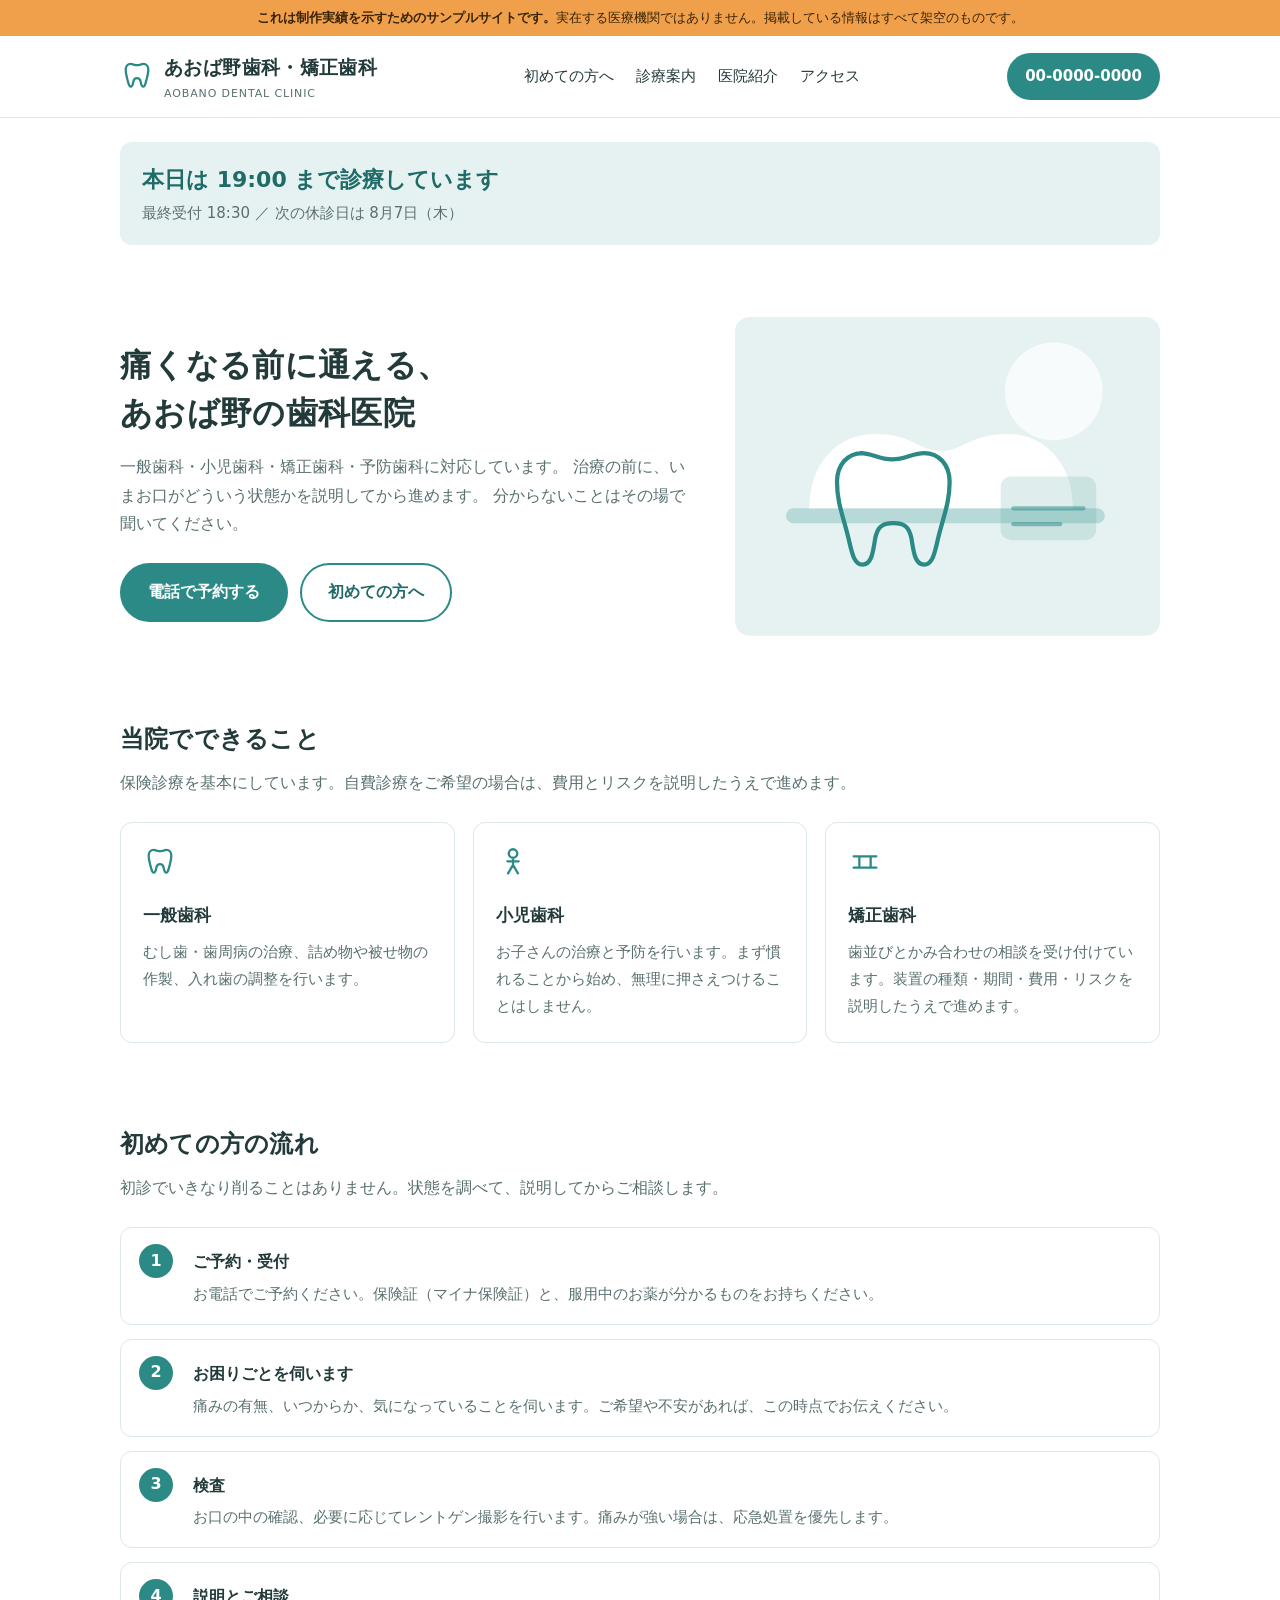
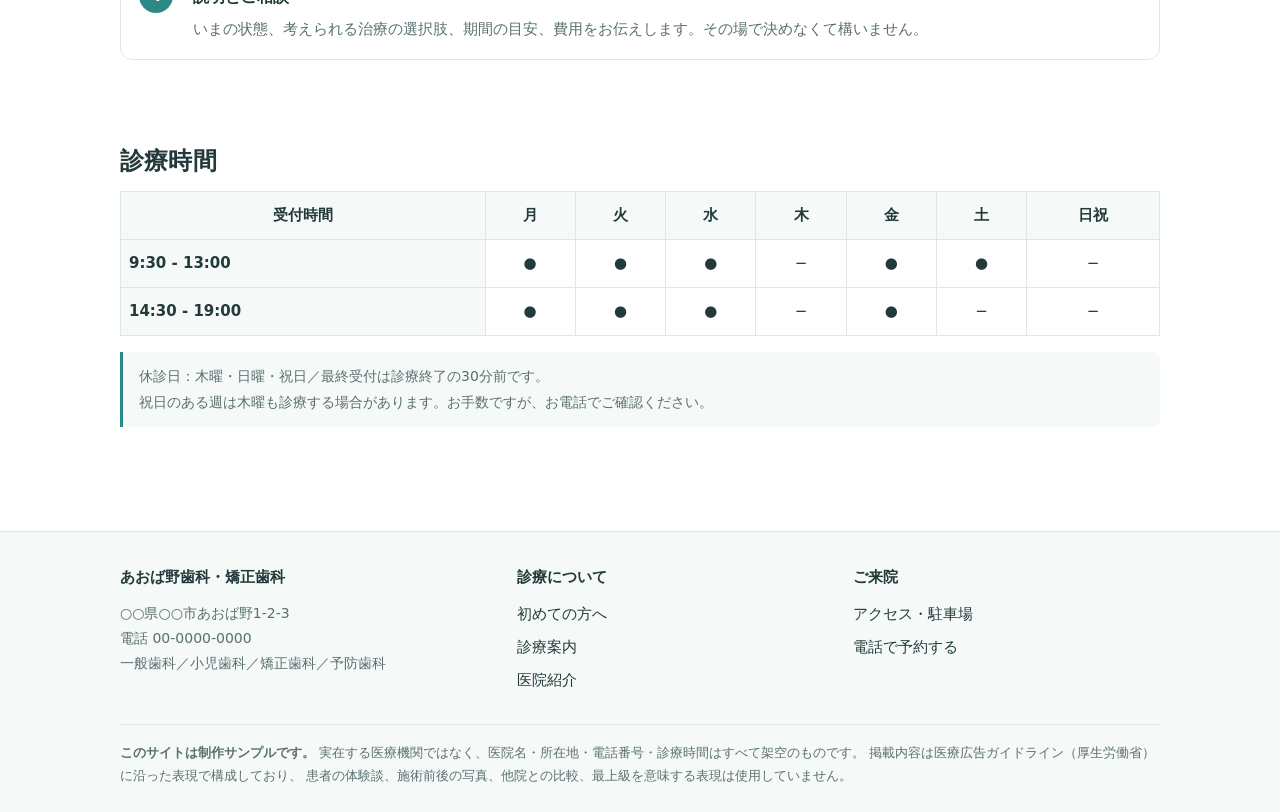
==== index.html @ f1e447b1 "歯科医院サイトの制作サンプルを追加 医療広告ガイドラインに沿った構成で5ページ。実在の医療機関ではない。  - 全ページ noindex ＋ 架空である旨を最上部に常時表示。   制作サンプルが検索に" ====
<!doctype html>
<html lang="ja">
<head>
<meta charset="utf-8">
<!-- 制作サンプルなので検索には出さない。実在の医院と混同されるのを防ぐ -->
<meta name="robots" content="noindex, nofollow">
<meta name="viewport" content="width=device-width, initial-scale=1">
<title>あおば野歯科・矯正歯科｜制作サンプル</title>
<meta name="description" content="歯科医院サイトの制作サンプルです。実在の医療機関ではありません。医療広告ガイドラインに沿った構成で制作しています。">
<link rel="stylesheet" href="assets/style.css">
<!-- 構造化データ。検索エンジンに診療時間や所在地を正しく伝えるための記述。
     実在しない医院なので noindex と併用しているが、実案件での書き方の見本として入れている -->
<script type="application/ld+json">
{
  "@context": "https://schema.org",
  "@type": "Dentist",
  "name": "あおば野歯科・矯正歯科",
  "description": "一般歯科・小児歯科・矯正歯科・予防歯科の診療を行う歯科医院（制作サンプル）",
  "address": {
    "@type": "PostalAddress",
    "addressCountry": "JP",
    "addressRegion": "○○県",
    "addressLocality": "○○市",
    "streetAddress": "あおば野1-2-3"
  },
  "telephone": "+81-00-0000-0000",
  "openingHoursSpecification": [
    { "@type": "OpeningHoursSpecification", "dayOfWeek": ["Monday","Tuesday","Wednesday","Friday"], "opens": "09:30", "closes": "13:00" },
    { "@type": "OpeningHoursSpecification", "dayOfWeek": ["Monday","Tuesday","Wednesday","Friday"], "opens": "14:30", "closes": "19:00" },
    { "@type": "OpeningHoursSpecification", "dayOfWeek": ["Saturday"], "opens": "09:30", "closes": "13:00" }
  ],
  "medicalSpecialty": ["Dentistry"],
  "availableService": [
    { "@type": "MedicalProcedure", "name": "一般歯科" },
    { "@type": "MedicalProcedure", "name": "小児歯科" },
    { "@type": "MedicalProcedure", "name": "矯正歯科" },
    { "@type": "MedicalProcedure", "name": "予防歯科" }
  ]
}
</script>
</head>
<body>

<div class="demo-banner">
  これは制作実績を示すためのサンプルサイトです。<span>実在する医療機関ではありません。掲載している情報はすべて架空のものです。</span>
</div>

<header class="site-header">
  <div class="header-inner">
    <a class="logo" href="index.html">
      <svg width="34" height="34" viewBox="0 0 24 24" fill="none" aria-hidden="true">
        <path d="M7.5 3.5C5.5 3.5 4 5.2 4 7.6c0 3 .8 5 1.6 8.2.5 2 .8 3.7 2 3.7 1.4 0 1.5-2 1.9-3.8.3-1.4.7-2.2 2.5-2.2s2.2.8 2.5 2.2c.4 1.8.5 3.8 1.9 3.8 1.2 0 1.5-1.7 2-3.7C19.2 12.6 20 10.6 20 7.6c0-2.4-1.5-4.1-3.5-4.1-1.6 0-2.6.9-4.5.9s-2.9-.9-4.5-.9Z"
              stroke="#2b8a86" stroke-width="1.6" stroke-linejoin="round"/>
      </svg>
      <span>
        <span class="logo-name">あおば野歯科・矯正歯科</span>
        <span class="logo-sub">AOBANO DENTAL CLINIC</span>
      </span>
    </a>
    <nav class="nav">
      <a href="first-visit.html">初めての方へ</a>
      <a href="treatment.html">診療案内</a>
      <a href="clinic.html">医院紹介</a>
      <a href="access.html">アクセス</a>
    </nav>
    <a class="header-cta" href="tel:00-0000-0000">00-0000-0000</a>
  </div>
</header>

<main class="wrap">

  <!-- 患者がいちばん先に知りたいのは「今日やっているか」。
       診療時間の表を読ませる前に、状態を文で出す -->
  <div class="today">
    <div>
      <div class="today-state">本日は 19:00 まで診療しています</div>
      <div class="today-detail">最終受付 18:30 ／ 次の休診日は 8月7日（木）</div>
    </div>
  </div>

  <div class="hero">
    <div>
      <h1>痛くなる前に通える、<br>あおば野の歯科医院</h1>
      <p>
        一般歯科・小児歯科・矯正歯科・予防歯科に対応しています。
        治療の前に、いまお口がどういう状態かを説明してから進めます。
        分からないことはその場で聞いてください。
      </p>
      <div class="hero-actions">
        <a class="btn btn-primary" href="tel:00-0000-0000">電話で予約する</a>
        <a class="btn btn-ghost" href="first-visit.html">初めての方へ</a>
      </div>
    </div>
    <div>
      <svg viewBox="0 0 400 300" role="img" aria-label="診療室のイメージイラスト">
        <rect width="400" height="300" rx="14" fill="#e6f2f1"/>
        <circle cx="300" cy="70" r="46" fill="#ffffff" opacity="0.7"/>
        <rect x="48" y="180" width="300" height="14" rx="7" fill="#2b8a86" opacity="0.25"/>
        <path d="M70 180c0-42 26-70 62-70s40 16 62 16 26-16 62-16 62 28 62 70" fill="#ffffff"/>
        <path d="M120 128c-14 0-24 11-24 27 0 20 6 33 11 54 3 13 5 24 13 24 9 0 10-13 12-25 2-9 5-14 17-14s15 5 17 14c2 12 3 25 12 25 8 0 10-11 13-24 5-21 11-34 11-54 0-16-10-27-24-27-11 0-17 6-30 6s-19-6-30-6Z"
              fill="none" stroke="#2b8a86" stroke-width="4" stroke-linejoin="round"/>
        <rect x="250" y="150" width="90" height="60" rx="10" fill="#2b8a86" opacity="0.15"/>
        <path d="M262 180h66M262 195h44" stroke="#2b8a86" stroke-width="4" stroke-linecap="round" opacity="0.5"/>
      </svg>
    </div>
  </div>

  <section>
    <h2>当院でできること</h2>
    <p class="section-lead">保険診療を基本にしています。自費診療をご希望の場合は、費用とリスクを説明したうえで進めます。</p>
    <div class="cards">
      <div class="card">
        <svg width="34" height="34" viewBox="0 0 24 24" fill="none" aria-hidden="true">
          <path d="M7.5 3.5C5.5 3.5 4 5.2 4 7.6c0 3 .8 5 1.6 8.2.5 2 .8 3.7 2 3.7 1.4 0 1.5-2 1.9-3.8.3-1.4.7-2.2 2.5-2.2s2.2.8 2.5 2.2c.4 1.8.5 3.8 1.9 3.8 1.2 0 1.5-1.7 2-3.7C19.2 12.6 20 10.6 20 7.6c0-2.4-1.5-4.1-3.5-4.1-1.6 0-2.6.9-4.5.9s-2.9-.9-4.5-.9Z" stroke="#2b8a86" stroke-width="1.6"/>
        </svg>
        <h3>一般歯科</h3>
        <p>むし歯・歯周病の治療、詰め物や被せ物の作製、入れ歯の調整を行います。</p>
      </div>
      <div class="card">
        <svg width="34" height="34" viewBox="0 0 24 24" fill="none" aria-hidden="true">
          <path d="M12 9a3 3 0 1 0 0-6 3 3 0 0 0 0 6ZM12 9v5M12 14l-3.5 6M12 14l3.5 6M8 11.5h8" stroke="#2b8a86" stroke-width="1.6" stroke-linecap="round"/>
        </svg>
        <h3>小児歯科</h3>
        <p>お子さんの治療と予防を行います。まず慣れることから始め、無理に押さえつけることはしません。</p>
      </div>
      <div class="card">
        <svg width="34" height="34" viewBox="0 0 24 24" fill="none" aria-hidden="true">
          <path d="M4 8h16M4 16h16M8 8v8M16 8v8" stroke="#2b8a86" stroke-width="1.6" stroke-linecap="round"/>
        </svg>
        <h3>矯正歯科</h3>
        <p>歯並びとかみ合わせの相談を受け付けています。装置の種類・期間・費用・リスクを説明したうえで進めます。</p>
      </div>
    </div>
  </section>

  <section>
    <h2>初めての方の流れ</h2>
    <p class="section-lead">初診でいきなり削ることはありません。状態を調べて、説明してからご相談します。</p>
    <div class="steps">
      <div class="step">
        <div class="step-no"></div>
        <div>
          <h3>ご予約・受付</h3>
          <p>お電話でご予約ください。保険証（マイナ保険証）と、服用中のお薬が分かるものをお持ちください。</p>
        </div>
      </div>
      <div class="step">
        <div class="step-no"></div>
        <div>
          <h3>お困りごとを伺います</h3>
          <p>痛みの有無、いつからか、気になっていることを伺います。ご希望や不安があれば、この時点でお伝えください。</p>
        </div>
      </div>
      <div class="step">
        <div class="step-no"></div>
        <div>
          <h3>検査</h3>
          <p>お口の中の確認、必要に応じてレントゲン撮影を行います。痛みが強い場合は、応急処置を優先します。</p>
        </div>
      </div>
      <div class="step">
        <div class="step-no"></div>
        <div>
          <h3>説明とご相談</h3>
          <p>いまの状態、考えられる治療の選択肢、期間の目安、費用をお伝えします。その場で決めなくて構いません。</p>
        </div>
      </div>
    </div>
  </section>

  <section>
    <h2>診療時間</h2>
    <div class="table-scroll">
      <table class="hours">
        <thead>
          <tr><th>受付時間</th><th>月</th><th>火</th><th>水</th><th>木</th><th>金</th><th>土</th><th>日祝</th></tr>
        </thead>
        <tbody>
          <tr><td class="time">9:30 - 13:00</td><td>●</td><td>●</td><td>●</td><td>−</td><td>●</td><td>●</td><td>−</td></tr>
          <tr><td class="time">14:30 - 19:00</td><td>●</td><td>●</td><td>●</td><td>−</td><td>●</td><td>−</td><td>−</td></tr>
        </tbody>
      </table>
    </div>
    <p class="note">
      休診日：木曜・日曜・祝日／最終受付は診療終了の30分前です。<br>
      祝日のある週は木曜も診療する場合があります。お手数ですが、お電話でご確認ください。
    </p>
  </section>

</main>

<footer class="site-footer">
  <div class="wrap">
    <div class="footer-cols">
      <div>
        <h3>あおば野歯科・矯正歯科</h3>
        <p style="margin:0;color:var(--ink-soft);font-size:14px">
          ○○県○○市あおば野1-2-3<br>
          電話 00-0000-0000<br>
          一般歯科／小児歯科／矯正歯科／予防歯科
        </p>
      </div>
      <div>
        <h3>診療について</h3>
        <a href="first-visit.html">初めての方へ</a>
        <a href="treatment.html">診療案内</a>
        <a href="clinic.html">医院紹介</a>
      </div>
      <div>
        <h3>ご来院</h3>
        <a href="access.html">アクセス・駐車場</a>
        <a href="tel:00-0000-0000">電話で予約する</a>
      </div>
    </div>
    <div class="footer-note">
      <strong>このサイトは制作サンプルです。</strong>
      実在する医療機関ではなく、医院名・所在地・電話番号・診療時間はすべて架空のものです。
      掲載内容は医療広告ガイドライン（厚生労働省）に沿った表現で構成しており、
      患者の体験談、施術前後の写真、他院との比較、最上級を意味する表現は使用していません。
    </div>
  </div>
</footer>

</body>
</html>
---- assets/style.css ----
/* あおば野歯科・矯正歯科（制作サンプル）
 *
 * 歯科医院サイトの制作サンプル。実在の医療機関ではない。
 * 医療広告ガイドラインに沿った表現だけで構成している（体験談・ビフォーアフター・
 * 最上級表現を使わない）。写真素材も使わず、図はすべてインラインSVGで描く。
 * 「院長の顔写真」としてフリー素材の人物を置くと、その人が医師だと誤認されるため。
 */

:root {
  --bg: #ffffff;
  --bg-soft: #f5f9f8;
  --ink: #233a3a;
  --ink-soft: #5a7070;
  --line: #dde8e6;
  --accent: #2b8a86;
  --accent-dark: #1f6b68;
  --accent-soft: #e6f2f1;
  --warm: #f0a04b;
  --radius: 12px;
  --wrap: 1080px;
}

@media (prefers-color-scheme: dark) {
  :root {
    --bg: #14201f;
    --bg-soft: #1b2b2a;
    --ink: #e8f0ef;
    --ink-soft: #a9c0be;
    --line: #2c4240;
    --accent: #4fb3ae;
    --accent-dark: #6cc9c4;
    --accent-soft: #1e3634;
  }
}

* { box-sizing: border-box; }

body {
  margin: 0;
  font-family: "Hiragino Kaku Gothic ProN", "Noto Sans JP", "Yu Gothic", system-ui, sans-serif;
  color: var(--ink);
  background: var(--bg);
  line-height: 1.8;
  font-size: 16px;
}

img, svg { max-width: 100%; height: auto; }
a { color: var(--accent-dark); }

/* ── これは制作サンプルである、という表示。全ページの最上部に固定で出す ──
 * 実在の医療機関と誤認されると、受診しようとする人が出かねない。
 * 目立たない位置に小さく置くのでは足りないので、最上部に帯で出す。 */
.demo-banner {
  background: var(--warm);
  color: #3a2408;
  text-align: center;
  padding: 8px 16px;
  font-size: 13px;
  font-weight: 700;
  line-height: 1.5;
}
.demo-banner span { font-weight: 400; }

.wrap { max-width: var(--wrap); margin: 0 auto; padding: 0 20px; }

/* ── ヘッダー ── */
.site-header {
  border-bottom: 1px solid var(--line);
  background: var(--bg);
  position: sticky;
  top: 0;
  z-index: 20;
}
.header-inner {
  display: flex;
  align-items: center;
  justify-content: space-between;
  gap: 16px;
  padding: 14px 20px;
  max-width: var(--wrap);
  margin: 0 auto;
}
.logo { display: flex; align-items: center; gap: 10px; text-decoration: none; color: inherit; }
.logo-name { font-size: 19px; font-weight: 700; letter-spacing: 0.02em; }
.logo-sub { font-size: 11px; color: var(--ink-soft); display: block; letter-spacing: 0.08em; }

.nav { display: flex; gap: 22px; }
.nav a { color: var(--ink); text-decoration: none; font-size: 15px; font-weight: 500; }
.nav a:hover { color: var(--accent); }

.header-cta {
  background: var(--accent);
  color: #fff;
  padding: 10px 18px;
  border-radius: 999px;
  text-decoration: none;
  font-weight: 700;
  font-size: 15px;
  white-space: nowrap;
}

/* ── 当日の診療状況。ここがこのサイトの目玉 ──
 * 患者がいちばん知りたいのは「今日やっているか」。
 * 診療時間の表を読ませるのではなく、状態を先に出す。 */
.today {
  background: var(--accent-soft);
  border-radius: var(--radius);
  padding: 18px 22px;
  display: flex;
  align-items: center;
  gap: 18px;
  flex-wrap: wrap;
  margin: 24px 0;
}
.today-state { font-size: 22px; font-weight: 700; color: var(--accent-dark); }
.today-detail { color: var(--ink-soft); font-size: 15px; }

.hero {
  display: grid;
  grid-template-columns: 1.15fr 0.85fr;
  gap: 40px;
  align-items: center;
  padding: 48px 0 32px;
}
.hero h1 { font-size: 32px; line-height: 1.5; margin: 0 0 16px; letter-spacing: 0.01em; }
.hero p { color: var(--ink-soft); margin: 0 0 24px; }
.hero-actions { display: flex; gap: 12px; flex-wrap: wrap; }

.btn {
  display: inline-block;
  padding: 13px 26px;
  border-radius: 999px;
  text-decoration: none;
  font-weight: 700;
  border: 2px solid var(--accent);
}
.btn-primary { background: var(--accent); color: #fff; }
.btn-ghost { color: var(--accent-dark); background: transparent; }

section { padding: 40px 0; }
h2 {
  font-size: 24px;
  margin: 0 0 8px;
  letter-spacing: 0.01em;
}
.section-lead { color: var(--ink-soft); margin: 0 0 24px; }

.cards { display: grid; grid-template-columns: repeat(3, 1fr); gap: 18px; }
.card {
  border: 1px solid var(--line);
  border-radius: var(--radius);
  padding: 22px;
  background: var(--bg);
}
.card h3 { margin: 12px 0 8px; font-size: 17px; }
.card p { margin: 0; color: var(--ink-soft); font-size: 15px; }

.steps { counter-reset: step; display: grid; gap: 14px; }
.step {
  display: grid;
  grid-template-columns: 40px 1fr;
  gap: 14px;
  align-items: start;
  border: 1px solid var(--line);
  border-radius: var(--radius);
  padding: 16px 18px;
}
.step-no {
  counter-increment: step;
  width: 34px; height: 34px;
  border-radius: 50%;
  background: var(--accent);
  color: #fff;
  display: grid; place-items: center;
  font-weight: 700;
}
.step-no::before { content: counter(step); }
.step h3 { margin: 4px 0 4px; font-size: 16px; }
.step p { margin: 0; color: var(--ink-soft); font-size: 15px; }

/* ── 診療時間表 ── */
.table-scroll { overflow-x: auto; }
table.hours {
  border-collapse: collapse;
  width: 100%;
  min-width: 520px;
  font-size: 15px;
}
table.hours th, table.hours td {
  border: 1px solid var(--line);
  padding: 10px 8px;
  text-align: center;
}
table.hours thead th { background: var(--bg-soft); font-weight: 700; }
table.hours td.time { text-align: left; white-space: nowrap; background: var(--bg-soft); font-weight: 600; }

.note {
  font-size: 14px;
  color: var(--ink-soft);
  background: var(--bg-soft);
  border-left: 3px solid var(--accent);
  padding: 12px 16px;
  border-radius: 0 8px 8px 0;
  margin: 16px 0;
}

/* 自費診療の費用表。ガイドライン上、費用・期間・リスクをセットで書く必要がある */
table.fees { border-collapse: collapse; width: 100%; font-size: 15px; }
table.fees th, table.fees td { border-bottom: 1px solid var(--line); padding: 12px 8px; text-align: left; vertical-align: top; }
table.fees th { background: var(--bg-soft); white-space: nowrap; }

.site-footer {
  border-top: 1px solid var(--line);
  background: var(--bg-soft);
  margin-top: 48px;
  padding: 32px 0 24px;
  font-size: 15px;
}
.footer-cols { display: grid; grid-template-columns: 1.2fr 1fr 1fr; gap: 28px; }
.footer-cols h3 { font-size: 15px; margin: 0 0 10px; }
.footer-cols a { display: block; color: var(--ink); text-decoration: none; margin-bottom: 6px; }
.footer-note {
  border-top: 1px solid var(--line);
  margin-top: 24px;
  padding-top: 16px;
  color: var(--ink-soft);
  font-size: 13px;
}

@media (max-width: 860px) {
  .hero { grid-template-columns: 1fr; gap: 24px; padding: 28px 0 16px; }
  .hero h1 { font-size: 26px; }
  .cards { grid-template-columns: 1fr; }
  .footer-cols { grid-template-columns: 1fr; }
  .nav { display: none; }
  .header-inner { padding: 12px 16px; }
}
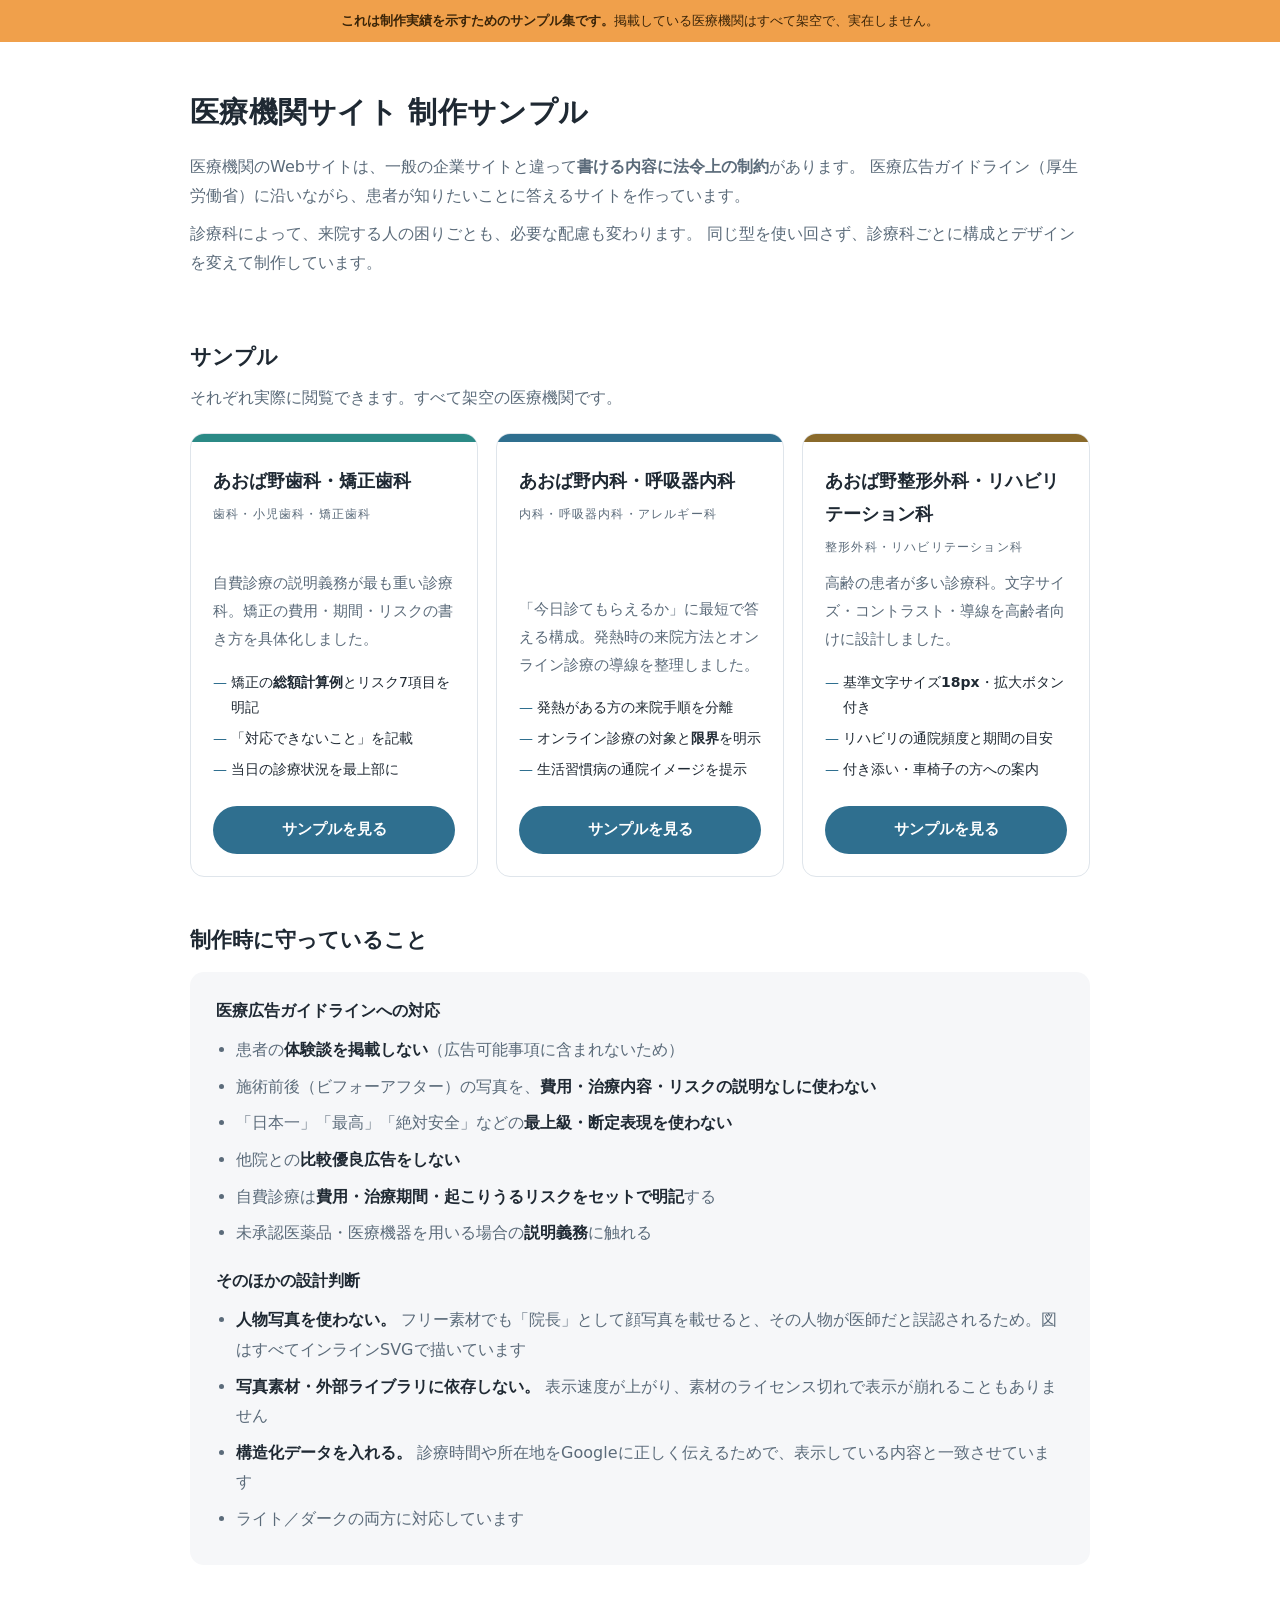
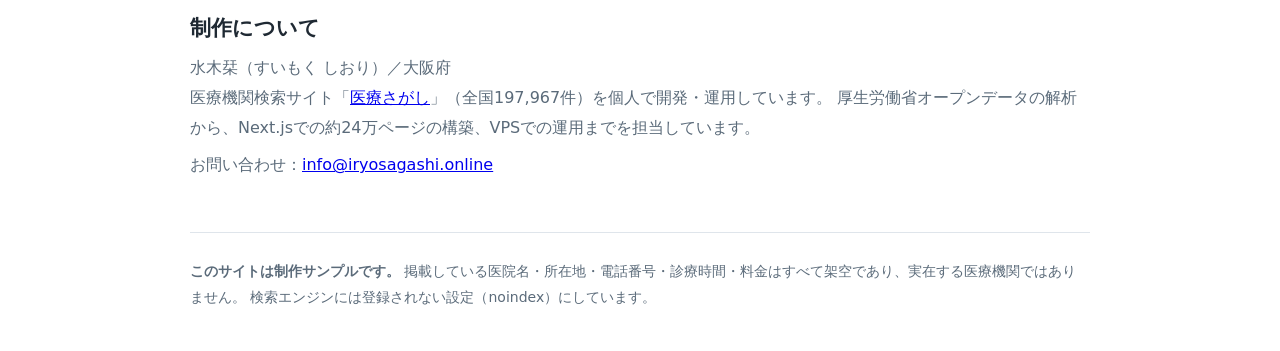
==== commit 4488ffb8: "内科・整形外科のサンプルを追加し、サンプル集の構成にした 1診療科だけだと「1パターンしか作れない」と見えるため、 診療科ごとに構成とデザインを変えた3種類を並べる形にした。  - naika/ 内科" ====
--- a/index.html
+++ b/index.html
@@ -2,224 +2,159 @@
 <html lang="ja">
 <head>
 <meta charset="utf-8">
-<!-- 制作サンプルなので検索には出さない。実在の医院と混同されるのを防ぐ -->
 <meta name="robots" content="noindex, nofollow">
 <meta name="viewport" content="width=device-width, initial-scale=1">
-<title>あおば野歯科・矯正歯科｜制作サンプル</title>
-<meta name="description" content="歯科医院サイトの制作サンプルです。実在の医療機関ではありません。医療広告ガイドラインに沿った構成で制作しています。">
-<link rel="stylesheet" href="assets/style.css">
-<!-- 構造化データ。検索エンジンに診療時間や所在地を正しく伝えるための記述。
-     実在しない医院なので noindex と併用しているが、実案件での書き方の見本として入れている -->
-<script type="application/ld+json">
-{
-  "@context": "https://schema.org",
-  "@type": "Dentist",
-  "name": "あおば野歯科・矯正歯科",
-  "description": "一般歯科・小児歯科・矯正歯科・予防歯科の診療を行う歯科医院（制作サンプル）",
-  "address": {
-    "@type": "PostalAddress",
-    "addressCountry": "JP",
-    "addressRegion": "○○県",
-    "addressLocality": "○○市",
-    "streetAddress": "あおば野1-2-3"
-  },
-  "telephone": "+81-00-0000-0000",
-  "openingHoursSpecification": [
-    { "@type": "OpeningHoursSpecification", "dayOfWeek": ["Monday","Tuesday","Wednesday","Friday"], "opens": "09:30", "closes": "13:00" },
-    { "@type": "OpeningHoursSpecification", "dayOfWeek": ["Monday","Tuesday","Wednesday","Friday"], "opens": "14:30", "closes": "19:00" },
-    { "@type": "OpeningHoursSpecification", "dayOfWeek": ["Saturday"], "opens": "09:30", "closes": "13:00" }
-  ],
-  "medicalSpecialty": ["Dentistry"],
-  "availableService": [
-    { "@type": "MedicalProcedure", "name": "一般歯科" },
-    { "@type": "MedicalProcedure", "name": "小児歯科" },
-    { "@type": "MedicalProcedure", "name": "矯正歯科" },
-    { "@type": "MedicalProcedure", "name": "予防歯科" }
-  ]
+<title>医療機関サイト 制作サンプル｜水木栞</title>
+<meta name="description" content="医療広告ガイドラインに沿った医療機関Webサイトの制作サンプルです。診療科ごとに、患者が知りたい情報の出し方を変えて制作しています。">
+<style>
+:root {
+  --bg: #ffffff; --bg-soft: #f6f7f9; --ink: #1f2933; --ink-soft: #5b6b7a;
+  --line: #dfe5eb; --accent: #2f6f8f; --accent-soft: #e8f1f5; --warm: #f0a04b;
 }
-</script>
+@media (prefers-color-scheme: dark) {
+  :root { --bg:#141a1f; --bg-soft:#1c242b; --ink:#e9eef2; --ink-soft:#a7b6c2;
+          --line:#2b3740; --accent:#5aa7c8; --accent-soft:#1d2f39; }
+}
+* { box-sizing: border-box; }
+body { margin:0; font-family:"Hiragino Kaku Gothic ProN","Noto Sans JP","Yu Gothic",system-ui,sans-serif;
+       color:var(--ink); background:var(--bg); line-height:1.85; }
+.demo-banner { background:var(--warm); color:#3a2408; text-align:center; padding:9px 16px;
+               font-size:13px; font-weight:700; }
+.demo-banner span { font-weight:400; }
+.wrap { max-width:940px; margin:0 auto; padding:0 20px; }
+header.hd { padding:44px 0 8px; }
+h1 { font-size:29px; margin:0 0 12px; letter-spacing:.01em; }
+.lead { color:var(--ink-soft); margin:0 0 8px; }
+h2 { font-size:21px; margin:44px 0 6px; }
+.section-lead { color:var(--ink-soft); margin:0 0 20px; }
+.samples { display:grid; grid-template-columns:repeat(auto-fit,minmax(280px,1fr)); gap:18px; }
+.sample { border:1px solid var(--line); border-radius:14px; overflow:hidden; background:var(--bg);
+          display:flex; flex-direction:column; }
+.sample-top { height:8px; }
+.sample-body { padding:22px; flex:1; display:flex; flex-direction:column; }
+.sample h3 { margin:0 0 6px; font-size:18px; }
+.sample .dept { font-size:12px; letter-spacing:.1em; color:var(--ink-soft); margin:0 0 12px; }
+.sample p { margin:0 0 16px; color:var(--ink-soft); font-size:15px; flex:1; }
+.sample .pts { list-style:none; padding:0; margin:0 0 18px; font-size:14px; }
+.sample .pts li { padding-left:18px; position:relative; margin-bottom:5px; }
+.sample .pts li::before { content:"—"; position:absolute; left:0; color:var(--accent); }
+.sample a.go { display:inline-block; padding:10px 20px; border-radius:999px; background:var(--accent);
+               color:#fff; text-decoration:none; font-weight:700; font-size:15px; text-align:center; }
+.sample.soon a.go { background:var(--bg-soft); color:var(--ink-soft); pointer-events:none; }
+.policy { background:var(--bg-soft); border-radius:14px; padding:24px 26px; margin:12px 0 0; }
+.policy ul { margin:10px 0 0; padding-left:20px; }
+.policy li { margin-bottom:7px; color:var(--ink-soft); }
+.policy strong { color:var(--ink); }
+footer { border-top:1px solid var(--line); margin-top:52px; padding:26px 0 40px;
+         color:var(--ink-soft); font-size:14px; }
+footer a { color:var(--accent); }
+</style>
 </head>
 <body>
 
 <div class="demo-banner">
-  これは制作実績を示すためのサンプルサイトです。<span>実在する医療機関ではありません。掲載している情報はすべて架空のものです。</span>
+  これは制作実績を示すためのサンプル集です。<span>掲載している医療機関はすべて架空で、実在しません。</span>
 </div>
 
-<header class="site-header">
-  <div class="header-inner">
-    <a class="logo" href="index.html">
-      <svg width="34" height="34" viewBox="0 0 24 24" fill="none" aria-hidden="true">
-        <path d="M7.5 3.5C5.5 3.5 4 5.2 4 7.6c0 3 .8 5 1.6 8.2.5 2 .8 3.7 2 3.7 1.4 0 1.5-2 1.9-3.8.3-1.4.7-2.2 2.5-2.2s2.2.8 2.5 2.2c.4 1.8.5 3.8 1.9 3.8 1.2 0 1.5-1.7 2-3.7C19.2 12.6 20 10.6 20 7.6c0-2.4-1.5-4.1-3.5-4.1-1.6 0-2.6.9-4.5.9s-2.9-.9-4.5-.9Z"
-              stroke="#2b8a86" stroke-width="1.6" stroke-linejoin="round"/>
-      </svg>
-      <span>
-        <span class="logo-name">あおば野歯科・矯正歯科</span>
-        <span class="logo-sub">AOBANO DENTAL CLINIC</span>
-      </span>
-    </a>
-    <nav class="nav">
-      <a href="first-visit.html">初めての方へ</a>
-      <a href="treatment.html">診療案内</a>
-      <a href="clinic.html">医院紹介</a>
-      <a href="access.html">アクセス</a>
-    </nav>
-    <a class="header-cta" href="tel:00-0000-0000">00-0000-0000</a>
-  </div>
-</header>
+<div class="wrap">
+  <header class="hd">
+    <h1>医療機関サイト 制作サンプル</h1>
+    <p class="lead">
+      医療機関のWebサイトは、一般の企業サイトと違って<strong>書ける内容に法令上の制約</strong>があります。
+      医療広告ガイドライン（厚生労働省）に沿いながら、患者が知りたいことに答えるサイトを作っています。
+    </p>
+    <p class="lead">
+      診療科によって、来院する人の困りごとも、必要な配慮も変わります。
+      同じ型を使い回さず、診療科ごとに構成とデザインを変えて制作しています。
+    </p>
+  </header>
 
-<main class="wrap">
+  <h2>サンプル</h2>
+  <p class="section-lead">それぞれ実際に閲覧できます。すべて架空の医療機関です。</p>
 
-  <!-- 患者がいちばん先に知りたいのは「今日やっているか」。
-       診療時間の表を読ませる前に、状態を文で出す -->
-  <div class="today">
-    <div>
-      <div class="today-state">本日は 19:00 まで診療しています</div>
-      <div class="today-detail">最終受付 18:30 ／ 次の休診日は 8月7日（木）</div>
+  <div class="samples">
+    <div class="sample">
+      <div class="sample-top" style="background:#2b8a86"></div>
+      <div class="sample-body">
+        <h3>あおば野歯科・矯正歯科</h3>
+        <p class="dept">歯科・小児歯科・矯正歯科</p>
+        <p>自費診療の説明義務が最も重い診療科。矯正の費用・期間・リスクの書き方を具体化しました。</p>
+        <ul class="pts">
+          <li>矯正の<strong>総額計算例</strong>とリスク7項目を明記</li>
+          <li>「対応できないこと」を記載</li>
+          <li>当日の診療状況を最上部に</li>
+        </ul>
+        <a class="go" href="dental/index.html">サンプルを見る</a>
+      </div>
+    </div>
+
+    <div class="sample">
+      <div class="sample-top" style="background:#2f6f8f"></div>
+      <div class="sample-body">
+        <h3>あおば野内科・呼吸器内科</h3>
+        <p class="dept">内科・呼吸器内科・アレルギー科</p>
+        <p>「今日診てもらえるか」に最短で答える構成。発熱時の来院方法とオンライン診療の導線を整理しました。</p>
+        <ul class="pts">
+          <li>発熱がある方の来院手順を分離</li>
+          <li>オンライン診療の対象と<strong>限界</strong>を明示</li>
+          <li>生活習慣病の通院イメージを提示</li>
+        </ul>
+        <a class="go" href="naika/index.html">サンプルを見る</a>
+      </div>
+    </div>
+
+    <div class="sample">
+      <div class="sample-top" style="background:#8a6a2b"></div>
+      <div class="sample-body">
+        <h3>あおば野整形外科・リハビリテーション科</h3>
+        <p class="dept">整形外科・リハビリテーション科</p>
+        <p>高齢の患者が多い診療科。文字サイズ・コントラスト・導線を高齢者向けに設計しました。</p>
+        <ul class="pts">
+          <li>基準文字サイズ<strong>18px</strong>・拡大ボタン付き</li>
+          <li>リハビリの通院頻度と期間の目安</li>
+          <li>付き添い・車椅子の方への案内</li>
+        </ul>
+        <a class="go" href="seikei/index.html">サンプルを見る</a>
+      </div>
     </div>
   </div>
 
-  <div class="hero">
-    <div>
-      <h1>痛くなる前に通える、<br>あおば野の歯科医院</h1>
-      <p>
-        一般歯科・小児歯科・矯正歯科・予防歯科に対応しています。
-        治療の前に、いまお口がどういう状態かを説明してから進めます。
-        分からないことはその場で聞いてください。
-      </p>
-      <div class="hero-actions">
-        <a class="btn btn-primary" href="tel:00-0000-0000">電話で予約する</a>
-        <a class="btn btn-ghost" href="first-visit.html">初めての方へ</a>
-      </div>
-    </div>
-    <div>
-      <svg viewBox="0 0 400 300" role="img" aria-label="診療室のイメージイラスト">
-        <rect width="400" height="300" rx="14" fill="#e6f2f1"/>
-        <circle cx="300" cy="70" r="46" fill="#ffffff" opacity="0.7"/>
-        <rect x="48" y="180" width="300" height="14" rx="7" fill="#2b8a86" opacity="0.25"/>
-        <path d="M70 180c0-42 26-70 62-70s40 16 62 16 26-16 62-16 62 28 62 70" fill="#ffffff"/>
-        <path d="M120 128c-14 0-24 11-24 27 0 20 6 33 11 54 3 13 5 24 13 24 9 0 10-13 12-25 2-9 5-14 17-14s15 5 17 14c2 12 3 25 12 25 8 0 10-11 13-24 5-21 11-34 11-54 0-16-10-27-24-27-11 0-17 6-30 6s-19-6-30-6Z"
-              fill="none" stroke="#2b8a86" stroke-width="4" stroke-linejoin="round"/>
-        <rect x="250" y="150" width="90" height="60" rx="10" fill="#2b8a86" opacity="0.15"/>
-        <path d="M262 180h66M262 195h44" stroke="#2b8a86" stroke-width="4" stroke-linecap="round" opacity="0.5"/>
-      </svg>
-    </div>
+  <h2>制作時に守っていること</h2>
+  <div class="policy">
+    <p style="margin:0"><strong>医療広告ガイドラインへの対応</strong></p>
+    <ul>
+      <li>患者の<strong>体験談を掲載しない</strong>（広告可能事項に含まれないため）</li>
+      <li>施術前後（ビフォーアフター）の写真を、<strong>費用・治療内容・リスクの説明なしに使わない</strong></li>
+      <li>「日本一」「最高」「絶対安全」などの<strong>最上級・断定表現を使わない</strong></li>
+      <li>他院との<strong>比較優良広告をしない</strong></li>
+      <li>自費診療は<strong>費用・治療期間・起こりうるリスクをセットで明記</strong>する</li>
+      <li>未承認医薬品・医療機器を用いる場合の<strong>説明義務</strong>に触れる</li>
+    </ul>
+    <p style="margin:18px 0 0"><strong>そのほかの設計判断</strong></p>
+    <ul>
+      <li><strong>人物写真を使わない。</strong> フリー素材でも「院長」として顔写真を載せると、その人物が医師だと誤認されるため。図はすべてインラインSVGで描いています</li>
+      <li><strong>写真素材・外部ライブラリに依存しない。</strong> 表示速度が上がり、素材のライセンス切れで表示が崩れることもありません</li>
+      <li><strong>構造化データを入れる。</strong> 診療時間や所在地をGoogleに正しく伝えるためで、表示している内容と一致させています</li>
+      <li>ライト／ダークの両方に対応しています</li>
+    </ul>
   </div>
 
-  <section>
-    <h2>当院でできること</h2>
-    <p class="section-lead">保険診療を基本にしています。自費診療をご希望の場合は、費用とリスクを説明したうえで進めます。</p>
-    <div class="cards">
-      <div class="card">
-        <svg width="34" height="34" viewBox="0 0 24 24" fill="none" aria-hidden="true">
-          <path d="M7.5 3.5C5.5 3.5 4 5.2 4 7.6c0 3 .8 5 1.6 8.2.5 2 .8 3.7 2 3.7 1.4 0 1.5-2 1.9-3.8.3-1.4.7-2.2 2.5-2.2s2.2.8 2.5 2.2c.4 1.8.5 3.8 1.9 3.8 1.2 0 1.5-1.7 2-3.7C19.2 12.6 20 10.6 20 7.6c0-2.4-1.5-4.1-3.5-4.1-1.6 0-2.6.9-4.5.9s-2.9-.9-4.5-.9Z" stroke="#2b8a86" stroke-width="1.6"/>
-        </svg>
-        <h3>一般歯科</h3>
-        <p>むし歯・歯周病の治療、詰め物や被せ物の作製、入れ歯の調整を行います。</p>
-      </div>
-      <div class="card">
-        <svg width="34" height="34" viewBox="0 0 24 24" fill="none" aria-hidden="true">
-          <path d="M12 9a3 3 0 1 0 0-6 3 3 0 0 0 0 6ZM12 9v5M12 14l-3.5 6M12 14l3.5 6M8 11.5h8" stroke="#2b8a86" stroke-width="1.6" stroke-linecap="round"/>
-        </svg>
-        <h3>小児歯科</h3>
-        <p>お子さんの治療と予防を行います。まず慣れることから始め、無理に押さえつけることはしません。</p>
-      </div>
-      <div class="card">
-        <svg width="34" height="34" viewBox="0 0 24 24" fill="none" aria-hidden="true">
-          <path d="M4 8h16M4 16h16M8 8v8M16 8v8" stroke="#2b8a86" stroke-width="1.6" stroke-linecap="round"/>
-        </svg>
-        <h3>矯正歯科</h3>
-        <p>歯並びとかみ合わせの相談を受け付けています。装置の種類・期間・費用・リスクを説明したうえで進めます。</p>
-      </div>
-    </div>
-  </section>
+  <h2>制作について</h2>
+  <p class="lead">
+    水木栞（すいもく しおり）／大阪府<br>
+    医療機関検索サイト「<a href="https://iryosagashi.online/">医療さがし</a>」（全国197,967件）を個人で開発・運用しています。
+    厚生労働省オープンデータの解析から、Next.jsでの約24万ページの構築、VPSでの運用までを担当しています。
+  </p>
+  <p class="lead">
+    お問い合わせ：<a href="mailto:info@iryosagashi.online">info@iryosagashi.online</a>
+  </p>
 
-  <section>
-    <h2>初めての方の流れ</h2>
-    <p class="section-lead">初診でいきなり削ることはありません。状態を調べて、説明してからご相談します。</p>
-    <div class="steps">
-      <div class="step">
-        <div class="step-no"></div>
-        <div>
-          <h3>ご予約・受付</h3>
-          <p>お電話でご予約ください。保険証（マイナ保険証）と、服用中のお薬が分かるものをお持ちください。</p>
-        </div>
-      </div>
-      <div class="step">
-        <div class="step-no"></div>
-        <div>
-          <h3>お困りごとを伺います</h3>
-          <p>痛みの有無、いつからか、気になっていることを伺います。ご希望や不安があれば、この時点でお伝えください。</p>
-        </div>
-      </div>
-      <div class="step">
-        <div class="step-no"></div>
-        <div>
-          <h3>検査</h3>
-          <p>お口の中の確認、必要に応じてレントゲン撮影を行います。痛みが強い場合は、応急処置を優先します。</p>
-        </div>
-      </div>
-      <div class="step">
-        <div class="step-no"></div>
-        <div>
-          <h3>説明とご相談</h3>
-          <p>いまの状態、考えられる治療の選択肢、期間の目安、費用をお伝えします。その場で決めなくて構いません。</p>
-        </div>
-      </div>
-    </div>
-  </section>
-
-  <section>
-    <h2>診療時間</h2>
-    <div class="table-scroll">
-      <table class="hours">
-        <thead>
-          <tr><th>受付時間</th><th>月</th><th>火</th><th>水</th><th>木</th><th>金</th><th>土</th><th>日祝</th></tr>
-        </thead>
-        <tbody>
-          <tr><td class="time">9:30 - 13:00</td><td>●</td><td>●</td><td>●</td><td>−</td><td>●</td><td>●</td><td>−</td></tr>
-          <tr><td class="time">14:30 - 19:00</td><td>●</td><td>●</td><td>●</td><td>−</td><td>●</td><td>−</td><td>−</td></tr>
-        </tbody>
-      </table>
-    </div>
-    <p class="note">
-      休診日：木曜・日曜・祝日／最終受付は診療終了の30分前です。<br>
-      祝日のある週は木曜も診療する場合があります。お手数ですが、お電話でご確認ください。
-    </p>
-  </section>
-
-</main>
-
-<footer class="site-footer">
-  <div class="wrap">
-    <div class="footer-cols">
-      <div>
-        <h3>あおば野歯科・矯正歯科</h3>
-        <p style="margin:0;color:var(--ink-soft);font-size:14px">
-          ○○県○○市あおば野1-2-3<br>
-          電話 00-0000-0000<br>
-          一般歯科／小児歯科／矯正歯科／予防歯科
-        </p>
-      </div>
-      <div>
-        <h3>診療について</h3>
-        <a href="first-visit.html">初めての方へ</a>
-        <a href="treatment.html">診療案内</a>
-        <a href="clinic.html">医院紹介</a>
-      </div>
-      <div>
-        <h3>ご来院</h3>
-        <a href="access.html">アクセス・駐車場</a>
-        <a href="tel:00-0000-0000">電話で予約する</a>
-      </div>
-    </div>
-    <div class="footer-note">
-      <strong>このサイトは制作サンプルです。</strong>
-      実在する医療機関ではなく、医院名・所在地・電話番号・診療時間はすべて架空のものです。
-      掲載内容は医療広告ガイドライン（厚生労働省）に沿った表現で構成しており、
-      患者の体験談、施術前後の写真、他院との比較、最上級を意味する表現は使用していません。
-    </div>
-  </div>
-</footer>
+  <footer>
+    <strong>このサイトは制作サンプルです。</strong>
+    掲載している医院名・所在地・電話番号・診療時間・料金はすべて架空であり、実在する医療機関ではありません。
+    検索エンジンには登録されない設定（noindex）にしています。
+  </footer>
+</div>
 
 </body>
 </html>
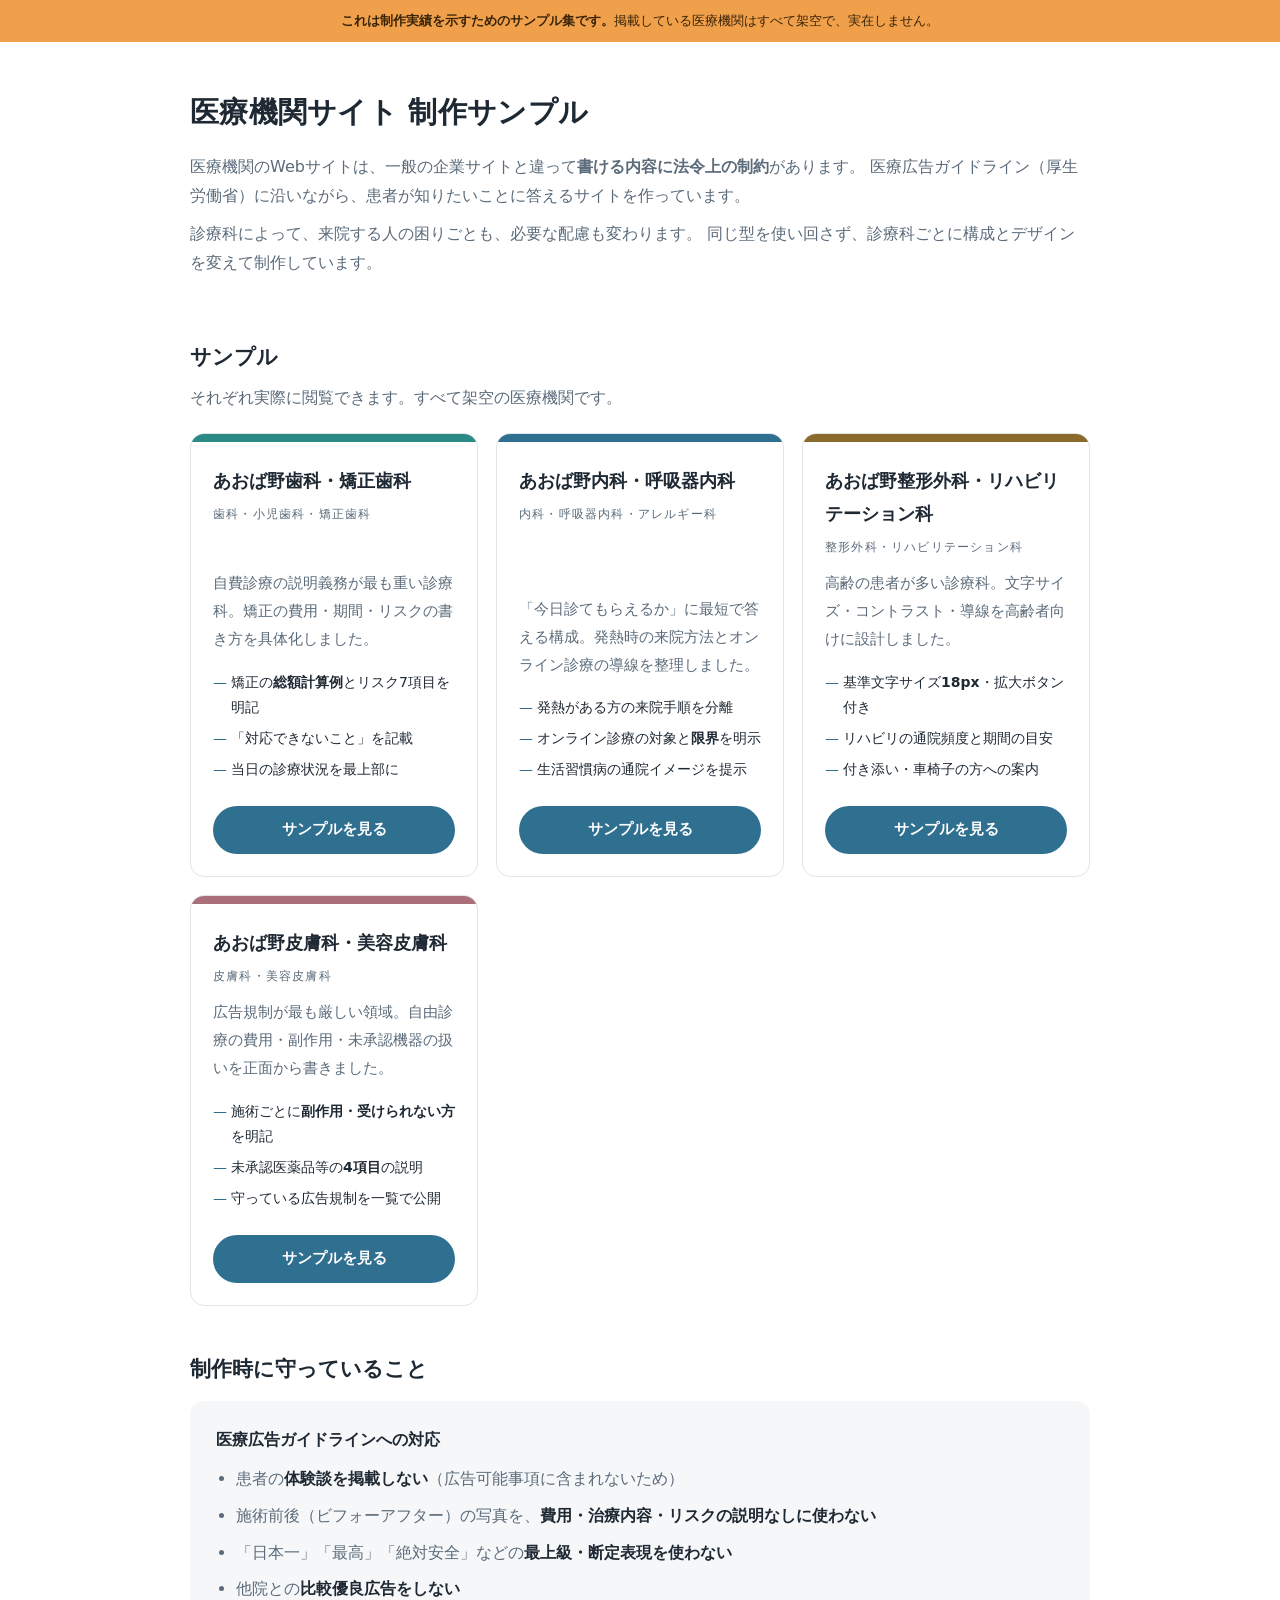
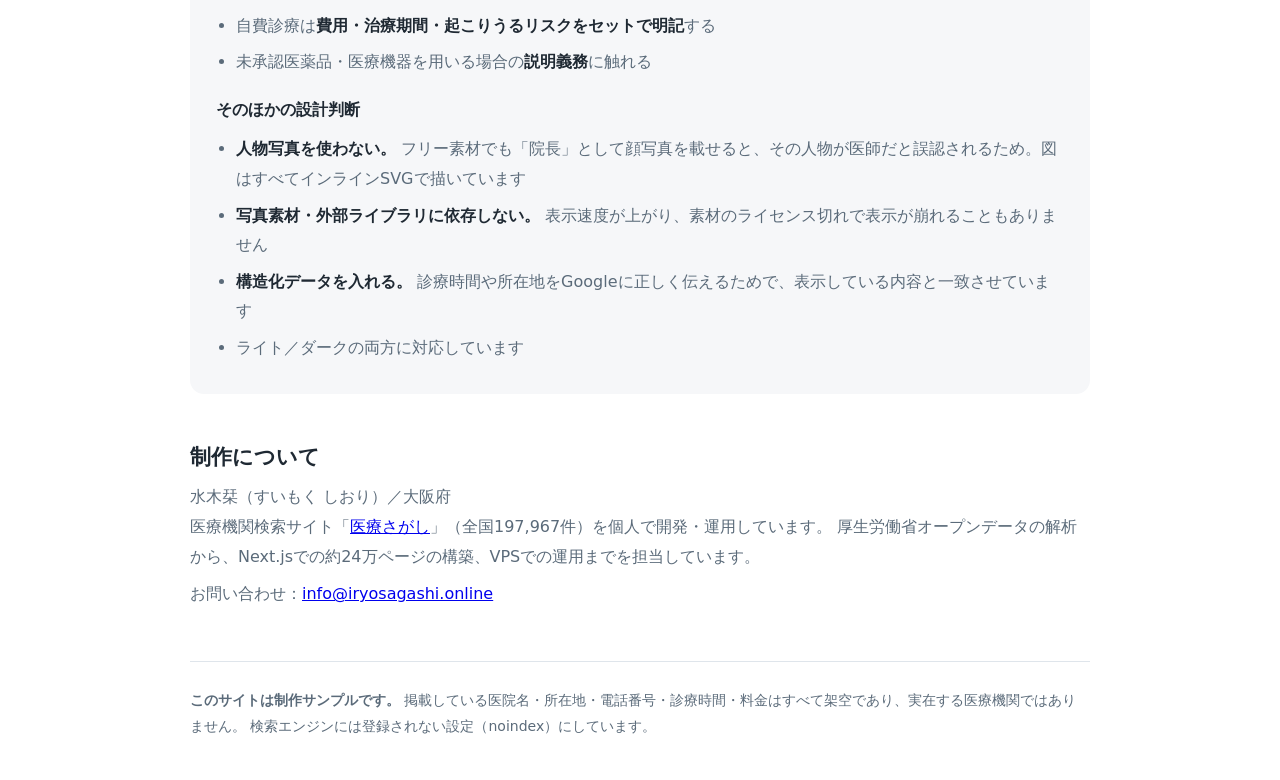
==== commit 94b63dca: "皮膚科・美容皮膚科のサンプルを追加（4サイト目） 美容医療は医療広告ガイドラインの規制が最も厳しく、違反も多い領域。 ここを正しく作れることが、そのまま差別化になる。  - menu.html は施術" ====
--- a/index.html
+++ b/index.html
@@ -117,6 +117,21 @@
         <a class="go" href="seikei/index.html">サンプルを見る</a>
       </div>
     </div>
+
+    <div class="sample">
+      <div class="sample-top" style="background:#a9707a"></div>
+      <div class="sample-body">
+        <h3>あおば野皮膚科・美容皮膚科</h3>
+        <p class="dept">皮膚科・美容皮膚科</p>
+        <p>広告規制が最も厳しい領域。自由診療の費用・副作用・未承認機器の扱いを正面から書きました。</p>
+        <ul class="pts">
+          <li>施術ごとに<strong>副作用・受けられない方</strong>を明記</li>
+          <li>未承認医薬品等の<strong>4項目</strong>の説明</li>
+          <li>守っている広告規制を一覧で公開</li>
+        </ul>
+        <a class="go" href="hifu/index.html">サンプルを見る</a>
+      </div>
+    </div>
   </div>
 
   <h2>制作時に守っていること</h2>
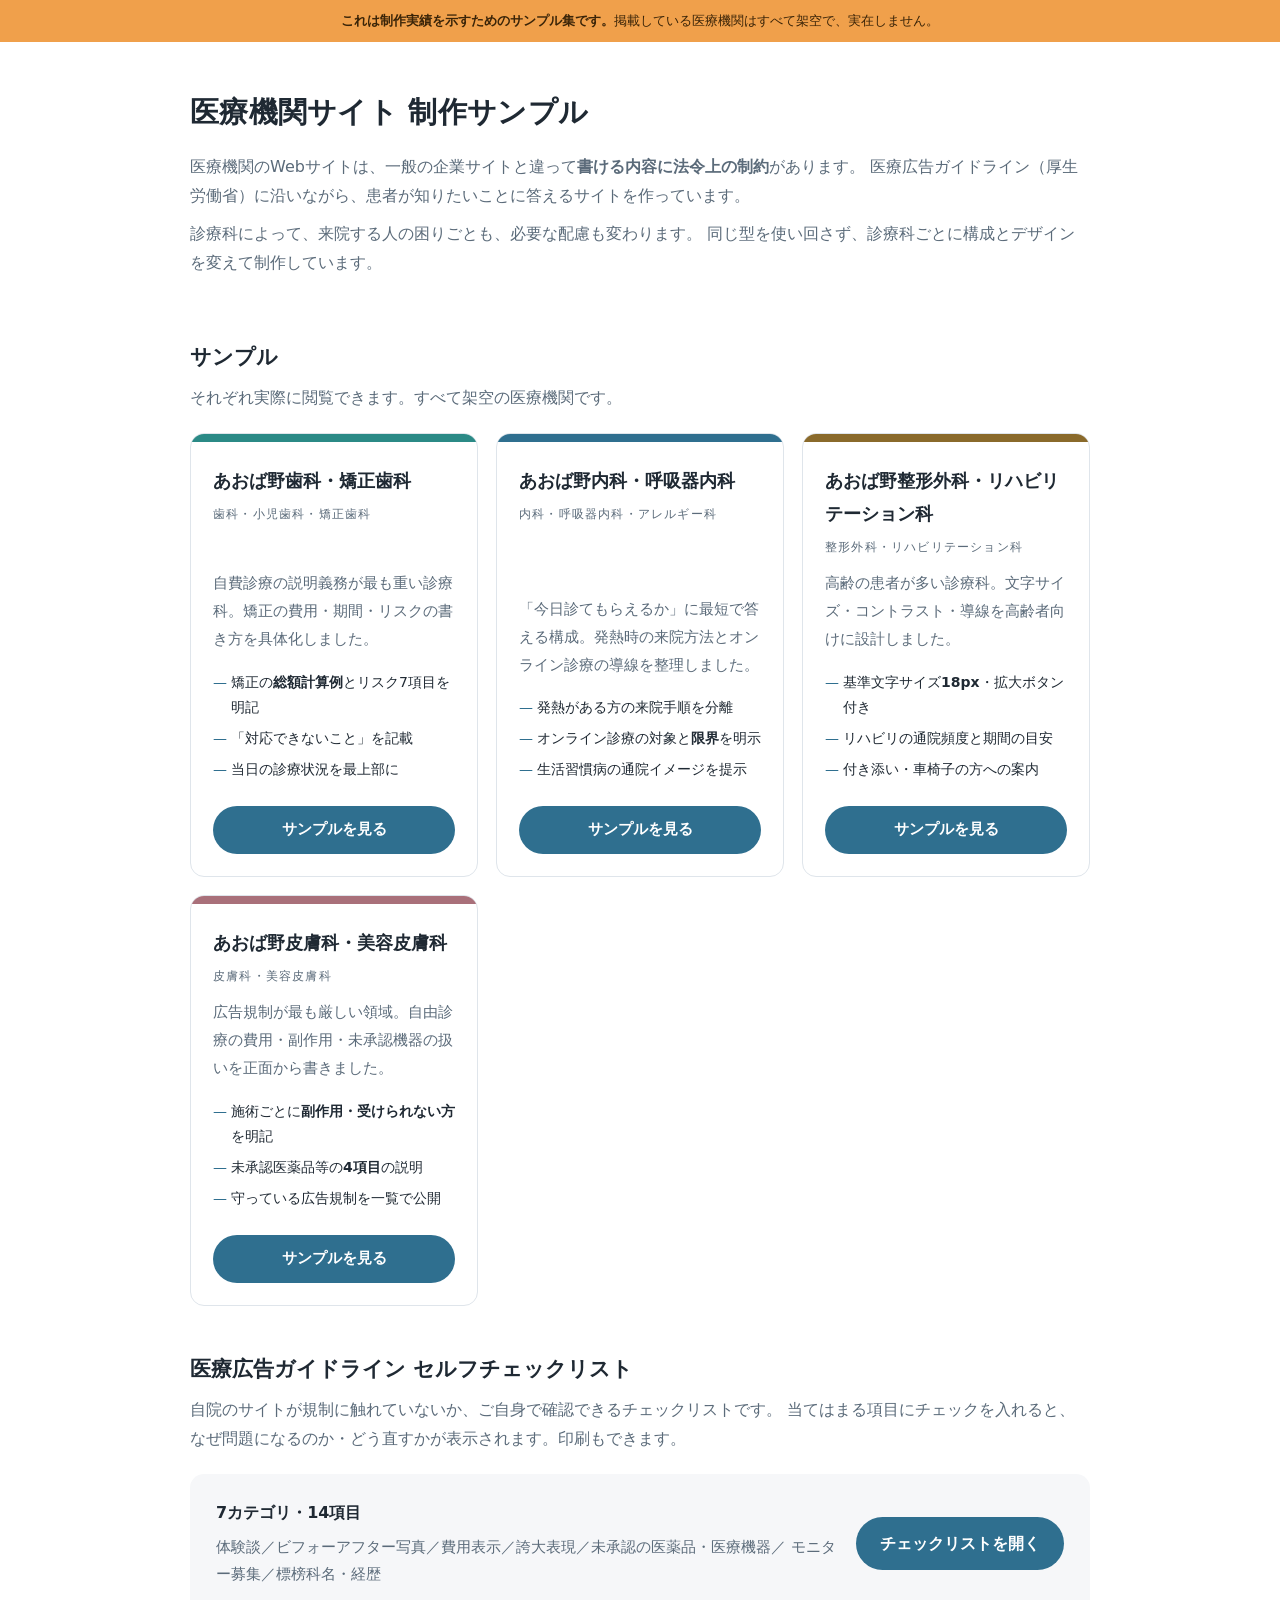
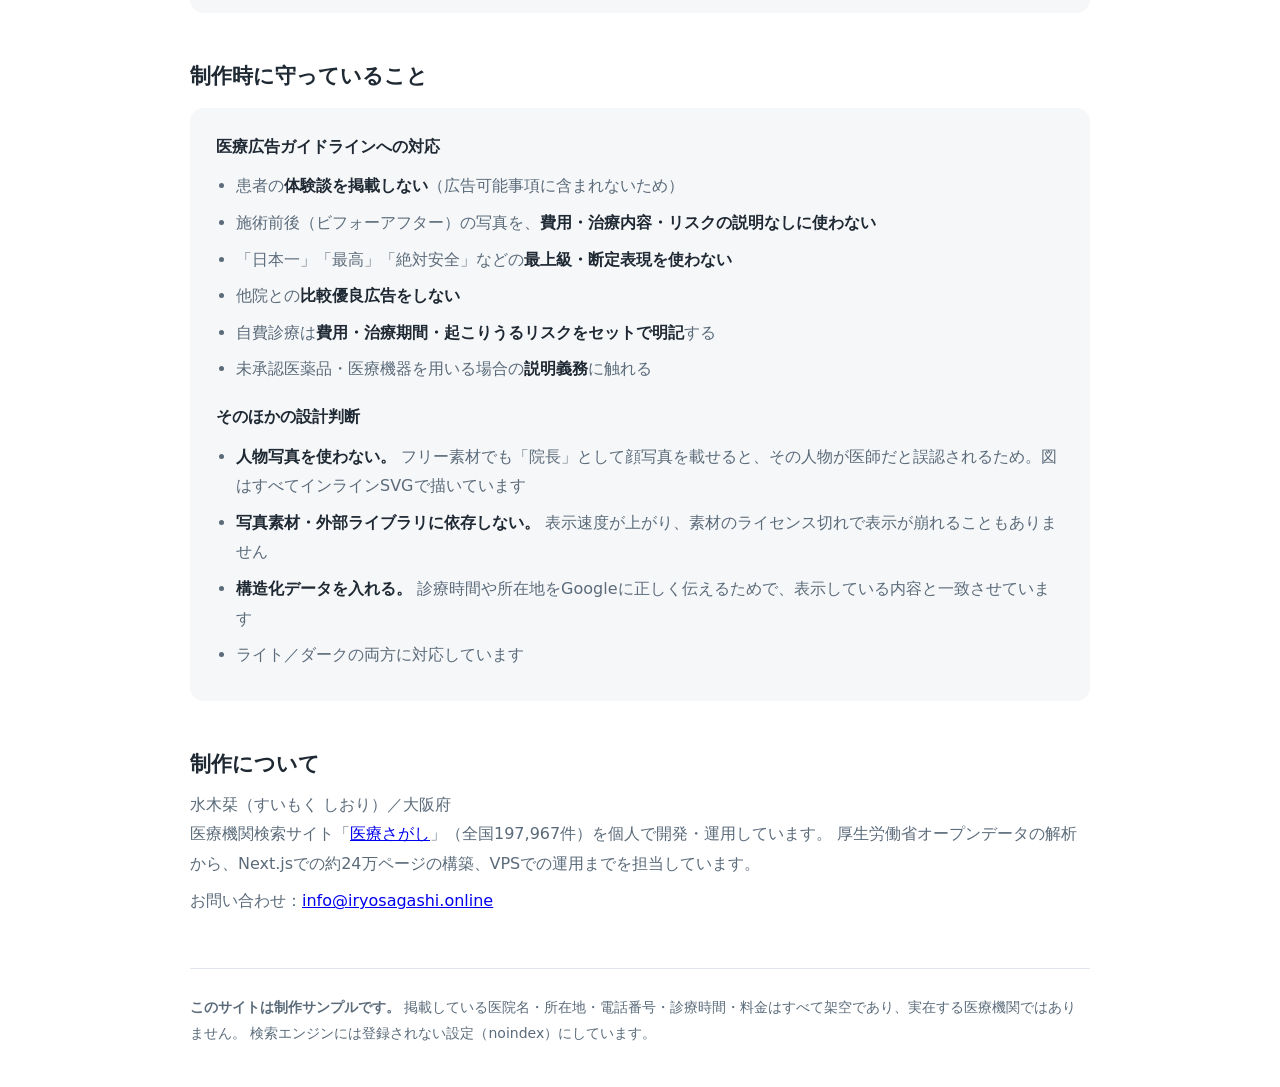
==== commit 170908bb: "医療広告ガイドラインのセルフチェックリストを追加 営業の入口として、サンプルサイトとセットで使う。 「作らせてください」より「あなたのサイト、ここが該当しているかもしれません」 のほうが相手が動く。自" ====
--- a/index.html
+++ b/index.html
@@ -134,6 +134,23 @@
     </div>
   </div>
 
+  <h2>医療広告ガイドライン セルフチェックリスト</h2>
+  <p class="section-lead">
+    自院のサイトが規制に触れていないか、ご自身で確認できるチェックリストです。
+    当てはまる項目にチェックを入れると、なぜ問題になるのか・どう直すかが表示されます。印刷もできます。
+  </p>
+  <div class="policy" style="display:flex;align-items:center;justify-content:space-between;gap:20px;flex-wrap:wrap">
+    <div style="flex:1;min-width:240px">
+      <p style="margin:0"><strong>7カテゴリ・14項目</strong></p>
+      <p style="margin:6px 0 0;color:var(--ink-soft);font-size:15px">
+        体験談／ビフォーアフター写真／費用表示／誇大表現／未承認の医薬品・医療機器／
+        モニター募集／標榜科名・経歴
+      </p>
+    </div>
+    <a class="go" href="checklist/index.html"
+       style="display:inline-block;padding:12px 24px;border-radius:999px;background:var(--accent);color:#fff;text-decoration:none;font-weight:700">チェックリストを開く</a>
+  </div>
+
   <h2>制作時に守っていること</h2>
   <div class="policy">
     <p style="margin:0"><strong>医療広告ガイドラインへの対応</strong></p>
